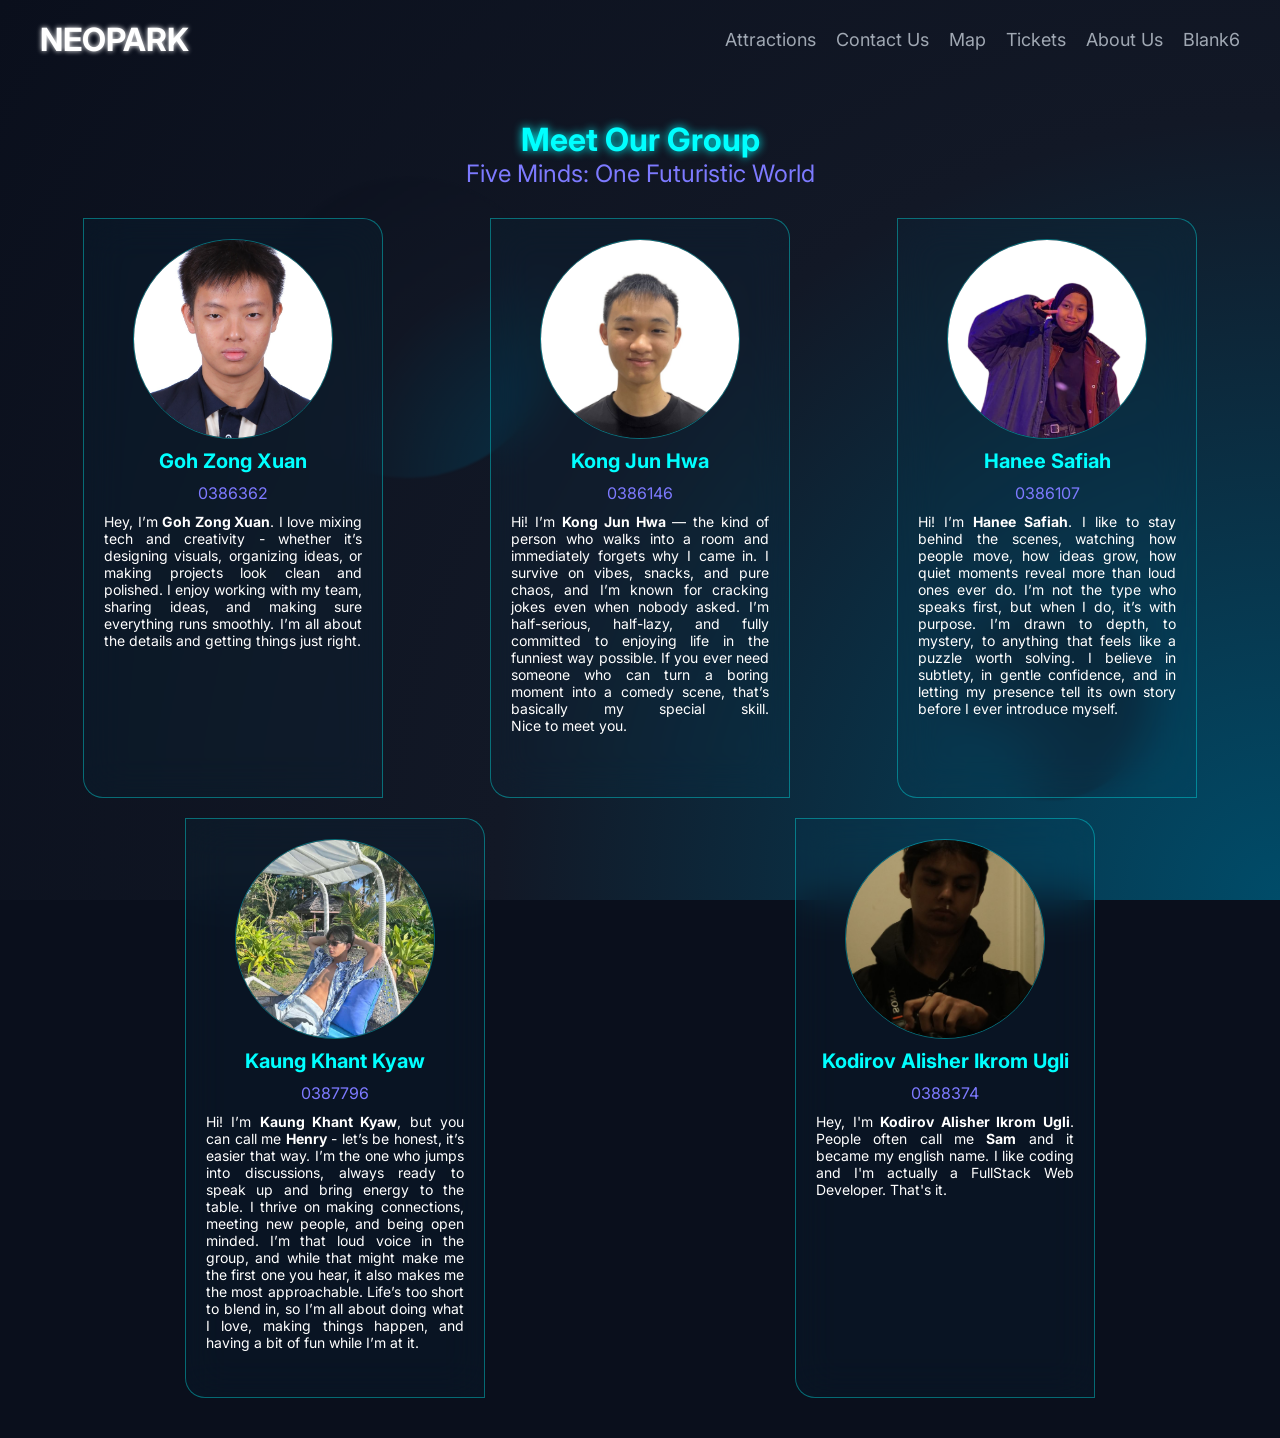
==== pages/about.html @ d470721b "about us page" ====
<!DOCTYPE html>
<html lang="en">
    <head>
        <meta charset="UTF-8" />
        <meta
            name="viewport"
            content="width=device-width, initial-scale=1.0" />
        <link
            href="https://fonts.googleapis.com/css2?family=Inter:ital,opsz,wght@0,14..32,100..900;1,14..32,100..900&display=swap"
            rel="stylesheet" />
        <link
            rel="stylesheet"
            href="../css/null.css" />
        <link
            rel="stylesheet"
            href="../css/style.css" />
        <link
            rel="stylesheet"
            href="../css/media.css" />
        <title>About Us</title>
    </head>
    <body>
        <nav>
            <div class="container nav-container">
                <div class="logo">
                    <a href="../index.html">NEOPARK</a>
                </div>
                <div class="burger">
                    <span></span>
                </div>
            </div>
            <div class="container burger-container deactive"></div>
        </nav>
        <header class="aboutus">
            <div class="hero gradient-from-left">
                <div class="container">
                    <div class="hero-ball1 gradient-from-left"></div>
                    <div class="hero-ball2 gradient-from-right"></div>
                </div>
            </div>
        </header>
        <main class="aboutus-main">
            <section>
                <div class="container">
                    <div class="title centered subtitled shiny">Meet Our Group</div>
                    <div class="subtitle centered">Five Minds: One Futuristic World</div>
                    <div class="profiles">
                        <!-- <div class="profile">
                            <div class="profile-img">
                                <img
                                    src="../imgs/gzx.jpg"
                                    alt="GZX" />
                            </div>
                            <div class="profile-name">Goh Zong Xuan</div>
                            <div class="profile-id">0386362</div>
                            <div class="profile-text">
                                Hey, I’m <span>Goh Zong Xuan</span>. I love mixing tech and creativity - whether it’s designing
                                visuals, organizing ideas, or making projects look clean and polished. I enjoy working
                                with my team, sharing ideas, and making sure everything runs smoothly. I’m all about the
                                details and getting things just right.
                            </div>
                        </div> -->
                    </div>
                </div>
            </section>
        </main>
        <script src="../js/nav.js"></script>
        <script src="../js/hero.js"></script>
        <script src="../js/profiles.js"></script>
    </body>
</html>
---- css/null.css ----
/* https://coolors.co/0a0f1c-121826-00ffff-7d7aff-a0a8b3-ffffff */
:root {
    --background: #0a0f1c;
    --backgroundsecondary: #121826;
    --primary: #00ffff;
    --border: #00ffff5e;
    --primary-muted: #004c69;
    --primary-muted2 :rgba(0, 75, 105, 0.096);
    --primarylight: #7d7aff;
    --text: #ffffff;
    --text-muted: #a0a8b3;
}

* {
    margin: 0;
    padding: 0;
    box-sizing: border-box;
    transition: 0.1s;
}

body {
    font-family: "Inter", sans-serif;
    background: var(--background);
    color: var(--text);
}
.muted {
    color: var(--text-muted);
}
.background-secondary {
    background: var(--backgroundsecondary);
}
.primary {
    color: var(--primary);
}
.primary-light {
    color: var(--primarylight);
}
.container {
    max-width: 1240px;
    margin: 0 auto;
    padding: 20px;
}

.gradient-from-left {
    background: radial-gradient(
        circle at bottom right,
        var(--primary-muted) 0%,
        var(--backgroundsecondary) 50%,
        var(--background) 100%
    );
}
.gradient-from-right {
    background: radial-gradient(
        circle at bottom left,
        var(--primary-muted) 0%,
        var(--backgroundsecondary) 50%,
        var(--background) 100%
    );
}

.nav-gradient{
    background: radial-gradient(
        circle at bottom left,
        var(--primary-muted) 0%,
        var(--backgroundsecondary) 50%,
        var(--background) 100%
    );
}

ul {
    list-style: none;
}
a {
    text-decoration: none;
    color: inherit;
    outline: none;
}
.abutton{
    display: block;
    width: fit-content;
    padding: 15px 30px;
    border: 1px solid var(--primary);
    border-radius: 20px;
    margin: 0 auto;
}
.abutton:hover{
    background: var(--primary);
    color: var(--background);
    scale: 1.1;
    box-shadow: 0 0 10px var(--primary);
}

input::-webkit-inner-spin-button,
input::-webkit-outer-spin-button {
    -webkit-appearance: none;
    margin: 0;
}
select:focus{
    outline: none;
}
---- css/style.css ----
nav .container {
    display: flex;
    justify-content: space-between;
    align-items: center;
}
.logo {
    font-size: 32px;
    font-weight: bold;
    text-shadow: 0px 0px 5px var(--text);
}
.logo:hover {
    text-shadow: 0px 0px 5px var(--primary);
}
.nav-links {
    display: flex;
    gap: 20px;
    font-size: 18px;
}
.nav-item {
    position: relative;
}
.nav-item::before {
    content: "";
    width: 0%;
    transition: 0.1s;
    height: 2px;
    position: absolute;
    bottom: 0;
    left: 50%;
    transform: translateX(-50%);
    background: var(--primarylight);
    display: block;
}
.nav-item:hover {
    color: var(--primarylight);
}
.nav-item:hover::before {
    width: 100%;
}

.hero {
    height: 80vh;
    position: relative;
}

.hero-ball1,
.hero-ball2 {
    position: absolute;
    border-radius: 50%;
    width: 200px;
    height: 200px;
    filter: blur(1px);
    opacity: 0.5;
}
.hero-ball1 {
    top: 20%;
    left: 20%;
    width: 300px;
    height: 300px;
}

.hero-ball2 {
    bottom: 10%;
    right: 10%;
}
.hero-title {
    font-size: 100px;
    text-align: center;
    color: var(--primary);
    text-shadow: 0px 0px 10px var(--primary);
}
.hero > .container {
    z-index: 1;
    display: flex;
    justify-content: center;
    align-items: center;
    flex-direction: column;
    height: 100%;
    gap: 20px;
}
.hero-subtitle {
    font-size: 40px;
}
.hero-quote {
    font-size: 30px;
    color: var(--primarylight);
    text-shadow: 0px 0px 10px var(--primarylight);
    text-align: center;
}
.scrolldown {
    display: flex;
    flex-direction: column;
    align-items: center;
    justify-content: center;
}
.scrolldown-arrow {
    width: 30px;
    animation: infinite scrolldown 1s;
}
@keyframes scrolldown {
    0% {
        transform: translateY(0px);
    }
    50% {
        transform: translateY(10px);
    }
    100% {
        transform: translateY(0px);
    }
}
.scrolldown-arrow img {
    width: 100%;
}

.title {
    font-size: 32px;
    font-weight: bold;
    margin-bottom: 10px;
    color: var(--primary);
}
.subtitle {
    font-size: 24px;
    color: var(--text-muted);
    margin-bottom: 30px;
}
section {
    padding: 20px 0;
}
section:nth-of-type(odd) {
    background: radial-gradient(
        circle at bottom left,
        var(--primary-muted) 0%,
        var(--backgroundsecondary) 50%,
        var(--background) 100%
    );
}
section:nth-of-type(even) {
    background: radial-gradient(
        circle at bottom right,
        var(--primary-muted) 0%,
        var(--backgroundsecondary) 50%,
        var(--background) 100%
    );
}

section > .container.divided {
    display: flex;
    gap: 40px;
}
.divided .right,
.divided .left {
    flex: 1;
    align-self: center;
}
.section-img {
    width: 100%;
    border-radius: 20px;
    overflow: hidden;
    aspect-ratio: 16 / 9;
}
.section-img.map {
    aspect-ratio: unset;
}

.section-img img {
    width: 100%;
    object-fit: cover;
    height: 100%;
}
.title.centered {
    text-align: center;
    margin-bottom: 40px;
}
.cards {
    display: flex;
    gap: 20px;
    flex-wrap: wrap;
}
.card {
    flex: 1;
    border-radius: 10px;
    padding: 20px;
    background: var(--backgroundsecondary);
    border: var(--border) 1px solid;
    transition: 0.2s ease-out;
}
.card:hover {
    box-shadow: 0px 0px 20px 1px var(--primary);
    scale: 1.02;
}
.card-img {
    width: 100%;
    border-radius: 10px;
    overflow: hidden;
    aspect-ratio: 16 / 9;
}
.card-img img {
    width: 100%;
    height: 100%;
    object-fit: cover;
}
.card-title {
    font-size: 24px;
    font-weight: bold;
    margin: 10px 0 0;
    color: var(--primary);
    text-align: center;
}
.card-subtitle {
    text-align: center;
    font-size: 18px;
    color: var(--primarylight);
    margin-bottom: 10px;
}
.card-description {
    font-size: 16px;
    color: var(--text-muted);
    text-align: center;
}
section > .container > p {
    padding: 10px 0;
    text-align: center;
}

footer {
    padding: 20px 0;
    text-align: center;
    color: var(--text-muted);
    background: var(--backgroundsecondary);
}
section .abutton {
    margin-top: 40px;
}
nav {
    position: fixed;
    left: 0;
    top: 0;
    z-index: 1;
    width: 100%;
    border-bottom: 1px solid transparent;
    border-bottom-left-radius: 20px;
    border-bottom-right-radius: 20px;
}
body {
    position: relative;
}
.subtitle.centered {
    text-align: center;
    color: var(--primarylight);
}
.title.centered.subtitled {
    margin-bottom: 0;
}
.burger {
    display: none;
}
.burger::before,
.burger::after {
    transition: 0.1s;
}
.burger {
    user-select: none;
}
.container.burger-container {
    display: none;
}
nav.scrolled {
    backdrop-filter: blur(30px);
    box-shadow: 0px 0px 10px var(--backgroundsecondary);
    border-bottom-left-radius: 20px;
    border-bottom-right-radius: 20px;
    border-bottom: 1px solid var(--primary);
}
nav:has(.active) {
    backdrop-filter: blur(30px);
    box-shadow: 0px 0px 10px var(--backgroundsecondary);
    border-bottom-left-radius: 20px;
    border-bottom-right-radius: 20px;
    border-bottom: 1px solid var(--primary);
}
.hero {
    padding-top: 80px;
}
.hero-home {
    height: 100dvh;
}
.contact-form {
    display: flex;
    flex-direction: column;
    gap: 20px;
    max-width: 500px;
    margin: auto;
}

.contact-form div {
    display: flex;
    flex-direction: column;
    gap: 5px;
}

.contact-form input,
.contact-form textarea {
    padding: 10px;
    border: 1px solid var(--primary);
    border-radius: 5px;
    background: var(--background);
    color: var(--text);
    font-size: 16px;
    width: 100%;
}

.contact-form input:focus,
.contact-form textarea:focus {
    outline: none;
    border-color: var(--text);
    box-shadow: 0px 0px 5px var(--text-muted);
}
.contact-form select {
    padding: 10px;
    border: 1px solid var(--primary);
    border-radius: 5px;
    background: var(--background);
    color: var(--text);
    font-size: 16px;
}
.contact-form .checkbox input {
    width: fit-content;
}
.contact-form .checkbox div {
    display: block;
}
.contact-form button {
    padding: 15px;
    border: none;
    border-radius: 10px;
    background: var(--background);
    color: var(--primary);
    border: 1px solid var(--primary);
    font-size: 18px;
    font-weight: bold;
    cursor: pointer;
    transition: 0.2s;
}
.hero-quote-timer span {
    font-weight: bold;
}
.title2 {
    padding-bottom: 5px;
    font-size: 24px;
    font-weight: bold;
    color: var(--primarylight);
}
.list {
    list-style: disc;
    padding-left: 20px;
}

.section-block {
    margin-top: 10px;
    padding: 15px;
    background: var(--backgroundsecondary);
    border-radius: 10px;
    border: 1px solid var(--border);
    background: var(--primary-muted2);
}

section {
    scroll-margin-top: 80px;
}

.ticket-img {
    aspect-ratio: unset;
    max-width: 500px;
    margin: 0 auto;
    height: fit-content;
    border-radius: 0;
}
.ticket-img img {
    width: 100%;
}

.aboutus .hero {
    height: 100dvh;
    position: fixed;
    left: 0;
    top: 0;
    width: 100%;
    z-index: -1;
}
.aboutus-main {
    padding-top: 80px;
}
.aboutus-main section {
    background: none;
}
.shiny {
    text-shadow: 0px 0px 10px var(--primary);
}

.profiles {
    display: flex;
    gap: 20px;
    flex-wrap: wrap;
}

.profile {
    backdrop-filter: blur(20px);
    padding: 20px;
    border-bottom-left-radius: 20px;
    border-top-right-radius: 20px;
    border: 1px solid var(--border);
    background: var(--primary-muted2);
    flex: 1;
    margin: auto;
    max-width: 300px;
    min-width: 300px;
    display: flex;
    flex-direction: column;
    align-items: center;
    transition: 0.5s;
    cursor: pointer;
    position: relative;
    overflow: hidden;
    transform: perspective(0px) rotateY(0deg) rotateX(0deg);
    animation-duration: 3s;
    animation-iteration-count: infinite;
    height: 580px;
    gap: 10px;
}

.profile::before {
    content: "";
    position: absolute;
    top: 150%;
    left: 50%;
    width: 150%;
    height: 50px;
    background: #fff;
    z-index: 1;
    opacity: 0.2;
    transform: rotate(30deg) translateX(-50%);
}

.profile::after {
    content: "";
    position: absolute;
    top: 150%;
    left: 50%;
    width: 150%;
    height: 10px;
    background: #fff;
    z-index: 1;
    opacity: 0.2;
    transform: rotate(30deg) translateX(-50%);
}

@keyframes rotation-before {
    0% {
        top: 140%;
    }
    50% {
        top: 5%;
    }
    100% {
        top: 140%;
    }
}
@keyframes rotation-after {
    0% {
        top: 130%;
    }
    50% {
        top: 20%;
    }
    100% {
        top: 130%;
    }
}

@keyframes rotation {
    0% {
        transform: perspective(1000px) rotateY(5deg) rotateX(5deg);
    }
    50% {
        transform: perspective(1000px) rotateY(-5deg) rotateX(-5deg);
    }
    100% {
        transform: perspective(1000px) rotateY(5deg) rotateX(5deg);
    }
}

.profile:hover {
    box-shadow: 0px 0px 30px -20px var(--primary);
    scale: 1.1;
    animation-name: rotation;
    opacity: 1 !important;
}
.profiles:has(> .profile:hover) .profile{
    opacity: 0.2;
}
.profile:hover:before{
    animation-name: rotation-before;
    animation-duration: 3s;
    animation-iteration-count: infinite;
}

.profile:hover:after{
    animation-name: rotation-after;
    animation-duration: 3s;
    animation-iteration-count: infinite;
}

.profile-img {
    width: 200px;
    height: 200px;
    border-radius: 50%;
    overflow: hidden;
    border: 1px solid var(--border);
}
.profile-img img {
    width: 100%;
    height: 100%;
    object-fit: cover;
    object-position: center center;
}

.profile-name {
    font-size: 20px;
    font-weight: bold;
    color: var(--primary);
    text-align: center;
}
.profile-id {
    font-size: 16px;
    color: var(--primarylight);
}
.profile-text {
    font-size: 14px;
    color: var(--text);
    text-align: justify;
}
.profile-text span {
    font-weight: bold;
}
---- css/media.css ----
@media (max-width: 750px) {
    .burger {
        display: block;
        position: relative;
        height: 30px;
        width: 30px;
    }

    .burger::before {
        content: "";
        width: 100%;
        border-radius: 2px;
        height: 4px;
        position: absolute;
        top: 0%;
        transform: translateY(0%) rotate(0deg);

        left: 0;
        background: var(--text);
    }
    .burger::after {
        content: "";
        width: 100%;
        border-radius: 2px;
        height: 4px;
        position: absolute;
        bottom: 0%;
        left: 0;
        transform: translateY(0%);
        background: var(--text);
    }
    .burger span {
        position: absolute;
        top: 50%;
        left: 50%;
        transform: translate(-50%, -50%);
        height: 4px;
        border-radius: 2px;
        width: 75%;
        background: var(--text);
    }
    .burger.active {
        transform: rotate(135deg);
    }
    .burger.active::before {
        top: 50%;
        transform: translateY(-50%) rotate(90deg);
    }
    .burger.active span {
        width: 0%;
    }
    .burger.active::after {
        top: 50%;
        transform: translateY(-50%);
    }
    .hero-ball1 {
        top: 20%;
        left: 20%;
        width: 100px;
        height: 100px;
    }

    .hero-ball2 {
        bottom: 5%;
        right: 10%;
        width: 150px;
        height: 150px;
    }
    .hero-subtitle {
        font-size: 30px;
    }
    .hero-title {
        font-size: 60px;
    }
    .hero-quote {
        font-size: 20px;
    }

    .scrolldown {
        font-size: 12px;
    }
    .title {
        font-size: 22px;
        text-align: center;
    }
    .subtitle {
        font-size: 18px;
        text-align: center;
    }
    p {
        font-size: 14px;
        text-align: justify;
    }
    .container.divided {
        flex-direction: column;
    }
    .card-title {
        font-size: 18px;
    }
    .card-subtitle {
        font-size: 14px;
    }
    .card-description {
        font-size: 12px;
        text-align: justify;
    }
    .card {
        min-width: 100%;
    }
    .container.burger-container {
        display: flex;
        height: 100vh;
    }
    .container.burger-container.deactive {
        height: 0;
        padding: 0px;
    }
    .nav-links {
        flex-direction: column;
        align-items: center;
        justify-content: center;
        width: 100%;
        opacity: 1;
    }
    .burger-container.deactive .nav-links{
        opacity: 0;
        z-index: -2;
    }
    footer{
        padding: 0;
        font-size: 12px;
    }
}
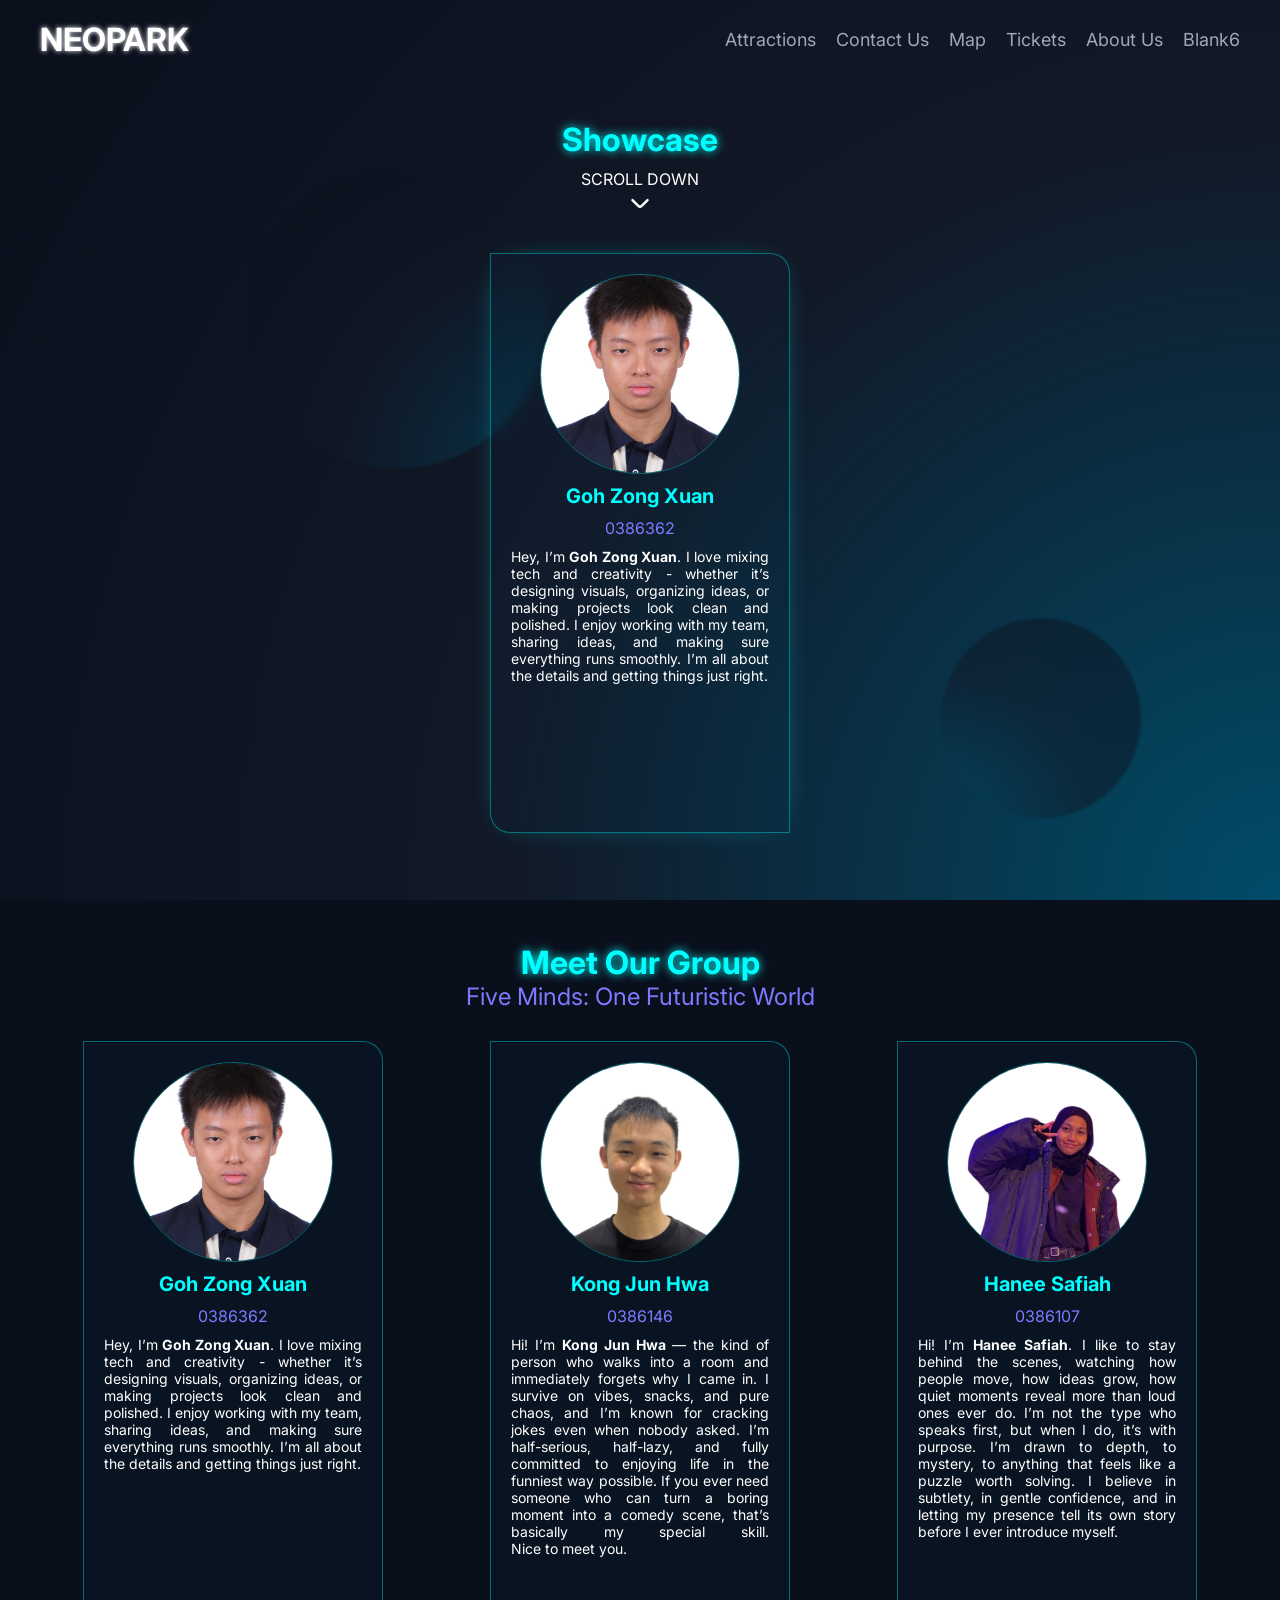
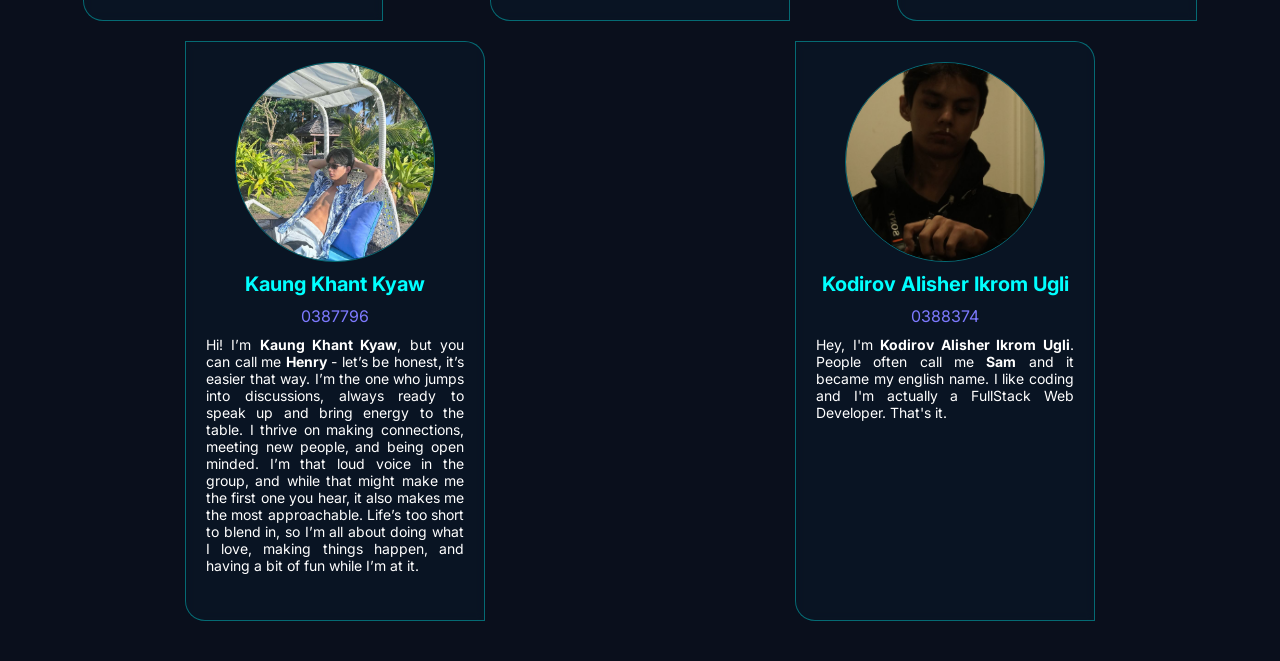
==== commit 0a8b573c: "about us showcase" ====
--- a/pages/about.html
+++ b/pages/about.html
@@ -42,6 +42,20 @@
         <main class="aboutus-main">
             <section>
                 <div class="container">
+                    <div class="title centered shiny subtitled">Showcase</div>
+                    <div class="scrolldown aboutus-scrolldown">
+                        <div class="scrolldown-text">SCROLL DOWN</div>
+                        <div class="scrolldown-arrow">
+                            <img
+                                src="../imgs/angle-small-down.svg"
+                                alt="." />
+                        </div>
+                    </div>
+                    <div class="showcase"></div>
+                </div>
+            </section>
+            <section>
+                <div class="container">
                     <div class="title centered subtitled shiny">Meet Our Group</div>
                     <div class="subtitle centered">Five Minds: One Futuristic World</div>
                     <div class="profiles">
--- a/css/style.css
+++ b/css/style.css
@@ -404,7 +404,7 @@
 }
 
 .profile {
-    backdrop-filter: blur(20px);
+    backdrop-filter: blur(5px);
     padding: 20px;
     border-bottom-left-radius: 20px;
     border-top-right-radius: 20px;
@@ -424,7 +424,8 @@
     transform: perspective(0px) rotateY(0deg) rotateX(0deg);
     animation-duration: 3s;
     animation-iteration-count: infinite;
-    height: 580px;
+    min-height: 580px;
+    max-height: 580px;
     gap: 10px;
 }
 
@@ -439,6 +440,8 @@
     z-index: 1;
     opacity: 0.2;
     transform: rotate(30deg) translateX(-50%);
+    animation-duration: 3s;
+    animation-iteration-count: infinite;
 }
 
 .profile::after {
@@ -452,6 +455,8 @@
     z-index: 1;
     opacity: 0.2;
     transform: rotate(30deg) translateX(-50%);
+    animation-duration: 3s;
+    animation-iteration-count: infinite;
 }
 
 @keyframes rotation-before {
@@ -495,19 +500,15 @@
     animation-name: rotation;
     opacity: 1 !important;
 }
-.profiles:has(> .profile:hover) .profile{
+.profiles:has(> .profile:hover) .profile {
     opacity: 0.2;
 }
-.profile:hover:before{
+.profile:hover:before {
     animation-name: rotation-before;
-    animation-duration: 3s;
-    animation-iteration-count: infinite;
-}
-
-.profile:hover:after{
+}
+
+.profile:hover:after {
     animation-name: rotation-after;
-    animation-duration: 3s;
-    animation-iteration-count: infinite;
 }
 
 .profile-img {
@@ -542,3 +543,24 @@
 .profile-text span {
     font-weight: bold;
 }
+.showcase {
+    gap: 100px;
+    padding: 30px 0;
+}
+
+.showcase .profile {
+    animation-name: rotation;
+    box-shadow: 0px 0px 30px -20px var(--primary);
+}
+.showcase .profile:hover {
+    scale: none;
+}
+.showcase .profile::before {
+    animation-name: rotation-before;
+}
+.showcase .profile::after {
+    animation-name: rotation-after;
+}
+.aboutus-scrolldown{
+    padding-top: 10px;
+}
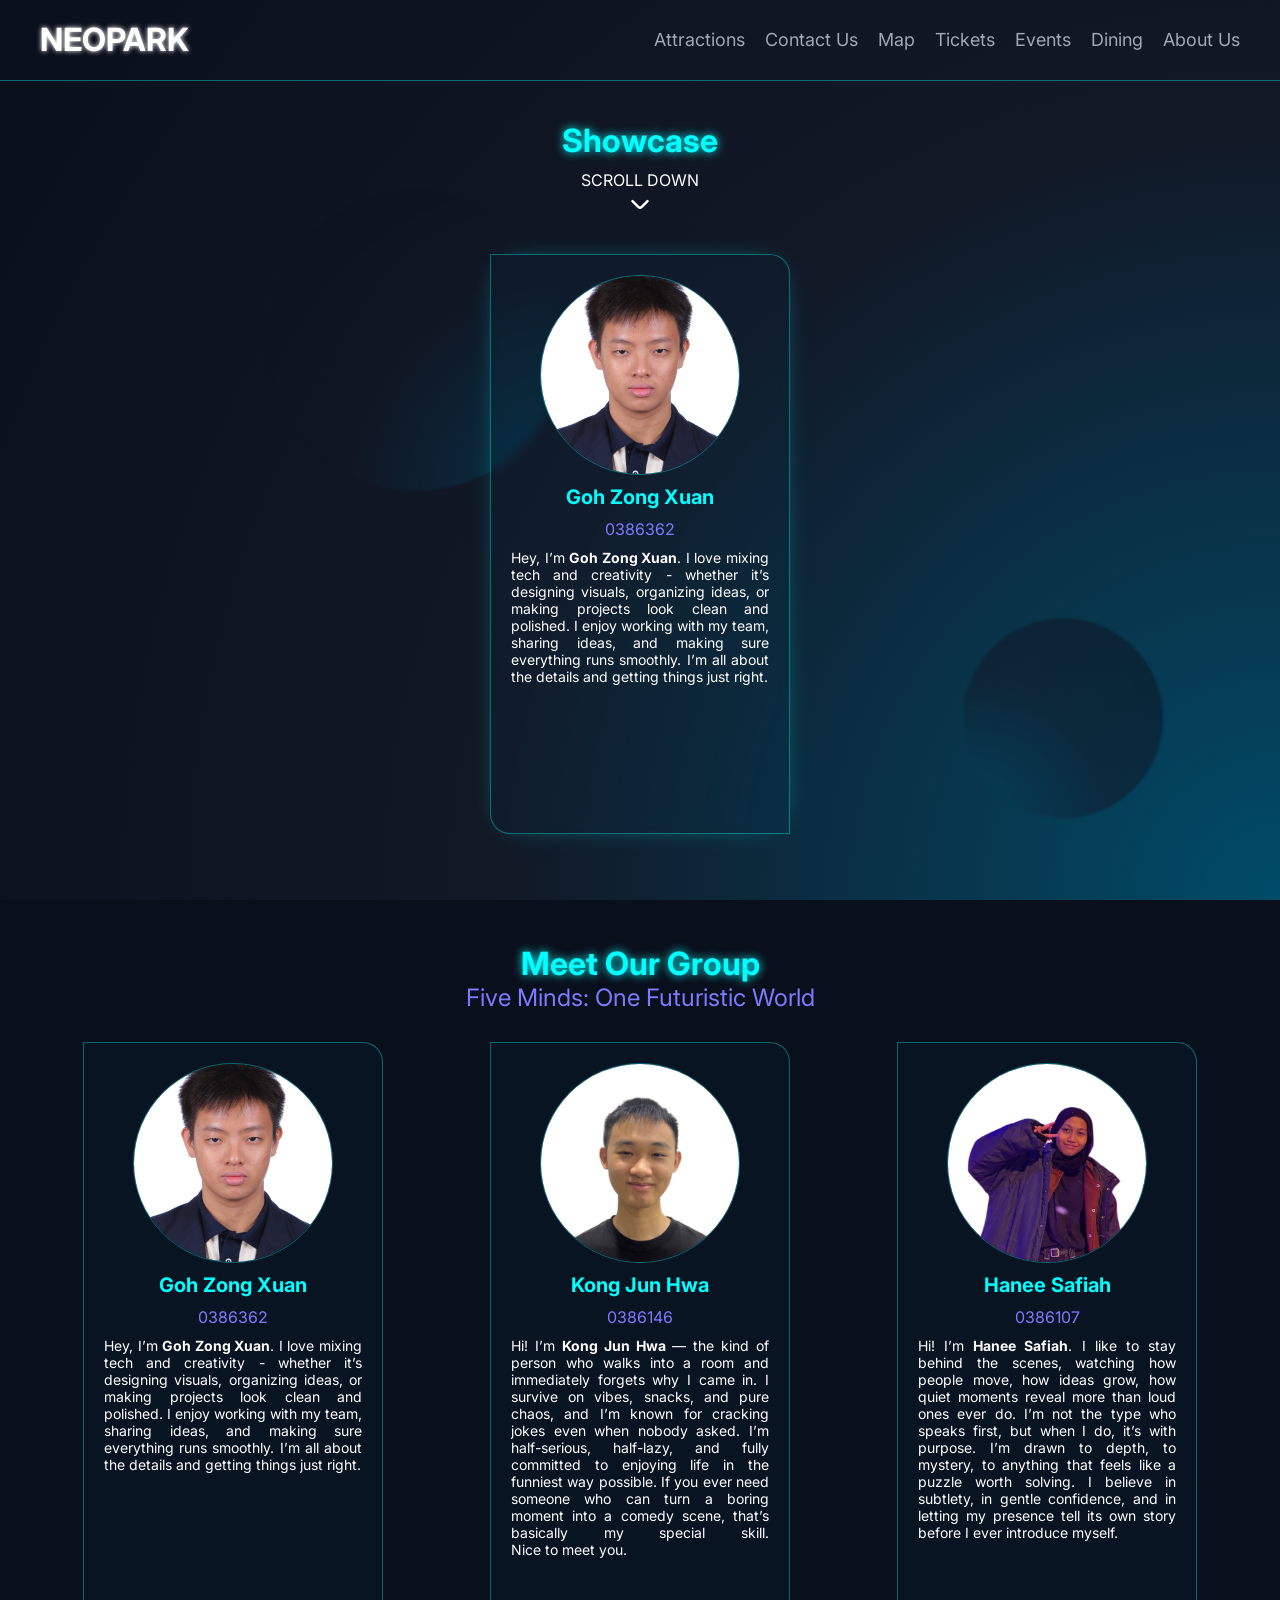
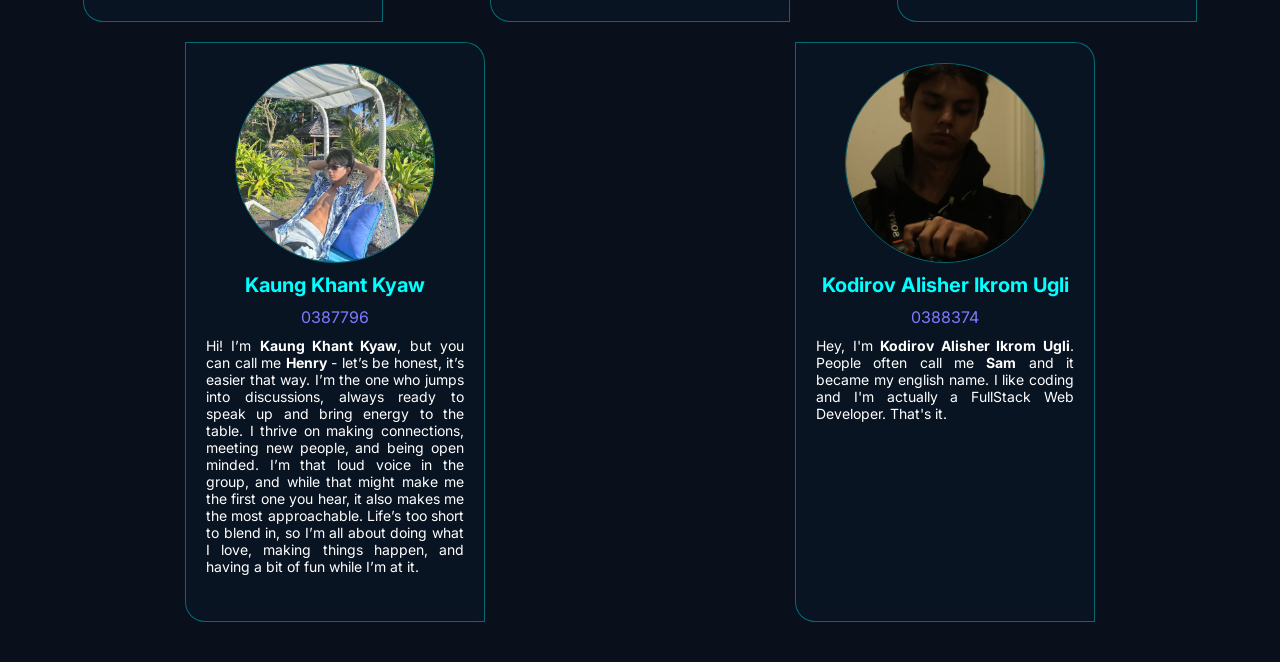
==== commit 3bf9816e: "New Design" ====
--- a/pages/about.html
+++ b/pages/about.html
@@ -40,7 +40,7 @@
             </div>
         </header>
         <main class="aboutus-main">
-            <section>
+            <section class="nobg">
                 <div class="container">
                     <div class="title centered shiny subtitled">Showcase</div>
                     <div class="scrolldown aboutus-scrolldown">
@@ -54,7 +54,7 @@
                     <div class="showcase"></div>
                 </div>
             </section>
-            <section>
+            <section class="nobg">
                 <div class="container">
                     <div class="title centered subtitled shiny">Meet Our Group</div>
                     <div class="subtitle centered">Five Minds: One Futuristic World</div>
--- a/css/style.css
+++ b/css/style.css
@@ -15,6 +15,7 @@
     display: flex;
     gap: 20px;
     font-size: 18px;
+    /* height: 100%; */
 }
 .nav-item {
     position: relative;
@@ -39,7 +40,7 @@
 }
 
 .hero {
-    height: 80vh;
+    height: 300px;
     position: relative;
 }
 
@@ -126,24 +127,20 @@
 section {
     padding: 20px 0;
 }
-section:nth-of-type(odd) {
-    background: radial-gradient(
-        circle at bottom left,
-        var(--primary-muted) 0%,
-        var(--backgroundsecondary) 50%,
-        var(--background) 100%
-    );
-}
-section:nth-of-type(even) {
-    background: radial-gradient(
-        circle at bottom right,
-        var(--primary-muted) 0%,
-        var(--backgroundsecondary) 50%,
-        var(--background) 100%
-    );
-}
-
-section > .container.divided {
+section:first-child{
+    border-top: 1px solid var(--border);
+}
+section:nth-child(even){
+    background: var(--primary-muted2);
+    backdrop-filter: blur(10px);
+}
+
+section.nobg{
+    background: none;
+    backdrop-filter: none;
+}
+
+.divided {
     display: flex;
     gap: 40px;
 }
@@ -157,9 +154,7 @@
     border-radius: 20px;
     overflow: hidden;
     aspect-ratio: 16 / 9;
-}
-.section-img.map {
-    aspect-ratio: unset;
+    background: var(--primary-muted2);
 }
 
 .section-img img {
@@ -270,6 +265,7 @@
     border-bottom-left-radius: 20px;
     border-bottom-right-radius: 20px;
     border-bottom: 1px solid var(--primary);
+    background: var(--primary-muted2);
 }
 nav:has(.active) {
     backdrop-filter: blur(30px);
@@ -277,6 +273,7 @@
     border-bottom-left-radius: 20px;
     border-bottom-right-radius: 20px;
     border-bottom: 1px solid var(--primary);
+    background: var(--primary-muted2);
 }
 .hero {
     padding-top: 80px;
@@ -494,6 +491,36 @@
     }
 }
 
+@keyframes rotation2 {
+    0% {
+        transform: perspective(1000px) rotateY(5deg) rotateX(5deg);
+        opacity: 0;
+        box-shadow: 0px 0px 30px -20px var(--primary);
+    }
+    10% {
+        opacity: 1;
+    }
+    25%{
+        box-shadow: 0px 0px 20px -5px var(--primary);
+
+    }
+    50% {
+        transform: perspective(1000px) rotateY(-5deg) rotateX(-5deg);
+        box-shadow: 0px 0px 30px -20px var(--primary);
+    }
+    75%{
+        box-shadow: 0px 0px 20px -5px var(--primary);
+    }
+    90% {
+        opacity: 1;
+    }
+    100% {
+        transform: perspective(1000px) rotateY(5deg) rotateX(5deg);
+        opacity: 0;
+        box-shadow: 0px 0px 30px -20px var(--primary);
+    }
+}
+
 .profile:hover {
     box-shadow: 0px 0px 30px -20px var(--primary);
     scale: 1.1;
@@ -549,7 +576,7 @@
 }
 
 .showcase .profile {
-    animation-name: rotation;
+    animation-name: rotation2;
     box-shadow: 0px 0px 30px -20px var(--primary);
 }
 .showcase .profile:hover {
@@ -561,6 +588,21 @@
 .showcase .profile::after {
     animation-name: rotation-after;
 }
-.aboutus-scrolldown{
+.aboutus-scrolldown {
     padding-top: 10px;
-}+}
+.ticket-container{
+    border: 1px solid var(--border);
+    border-radius: 20px;
+    background: var(--primary-muted2);
+    padding: 20px;
+}
+.ticket-container:not(:last-child){
+    margin-bottom: 20px;
+}
+.background-fixed{
+    position: fixed;
+    z-index: -1;
+    width: 100%;
+    height: 100dvh;
+}
--- a/css/media.css
+++ b/css/media.css
@@ -109,7 +109,7 @@
     }
     .container.burger-container {
         display: flex;
-        height: 100vh;
+        height: calc(100dvh - 80px);
     }
     .container.burger-container.deactive {
         height: 0;
@@ -118,8 +118,10 @@
     .nav-links {
         flex-direction: column;
         align-items: center;
-        justify-content: center;
+        justify-content: space-evenly;
         width: 100%;
+        height: 100%;
+        padding: 20px 0;
         opacity: 1;
     }
     .burger-container.deactive .nav-links{
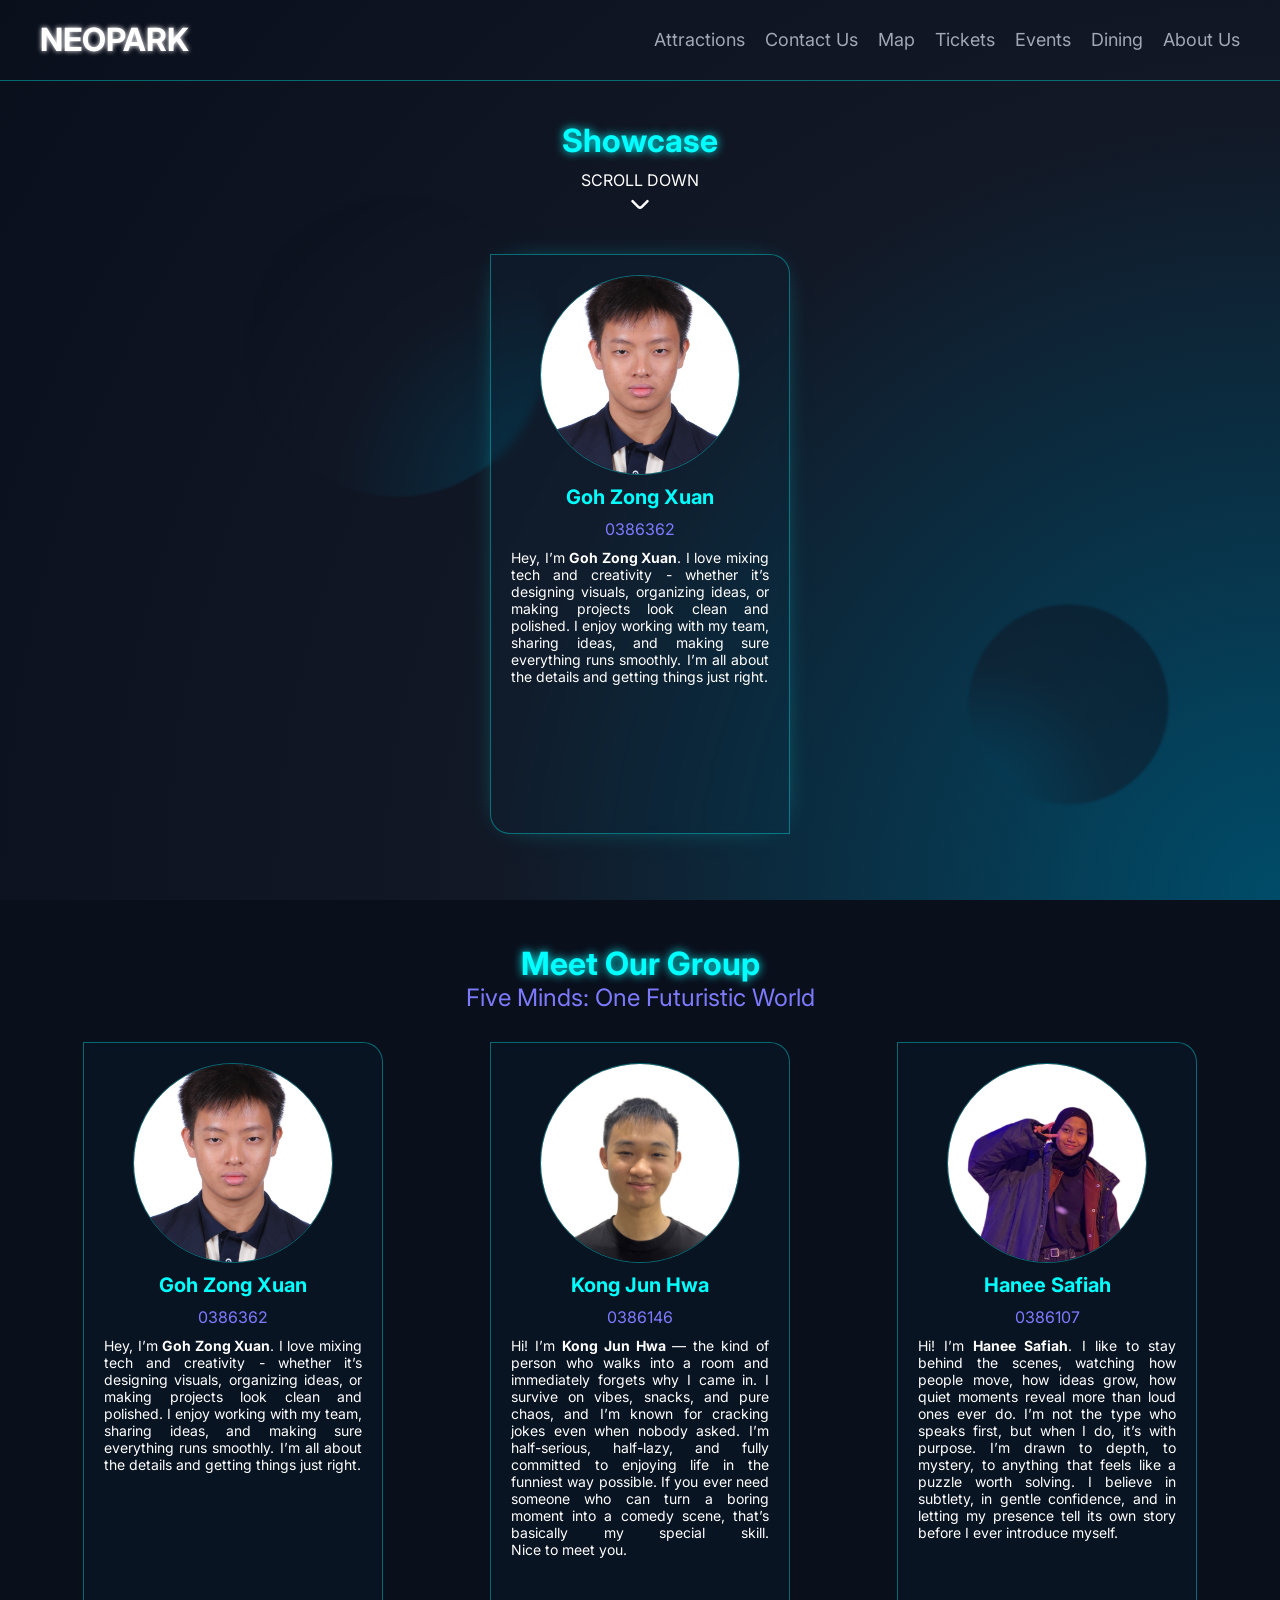
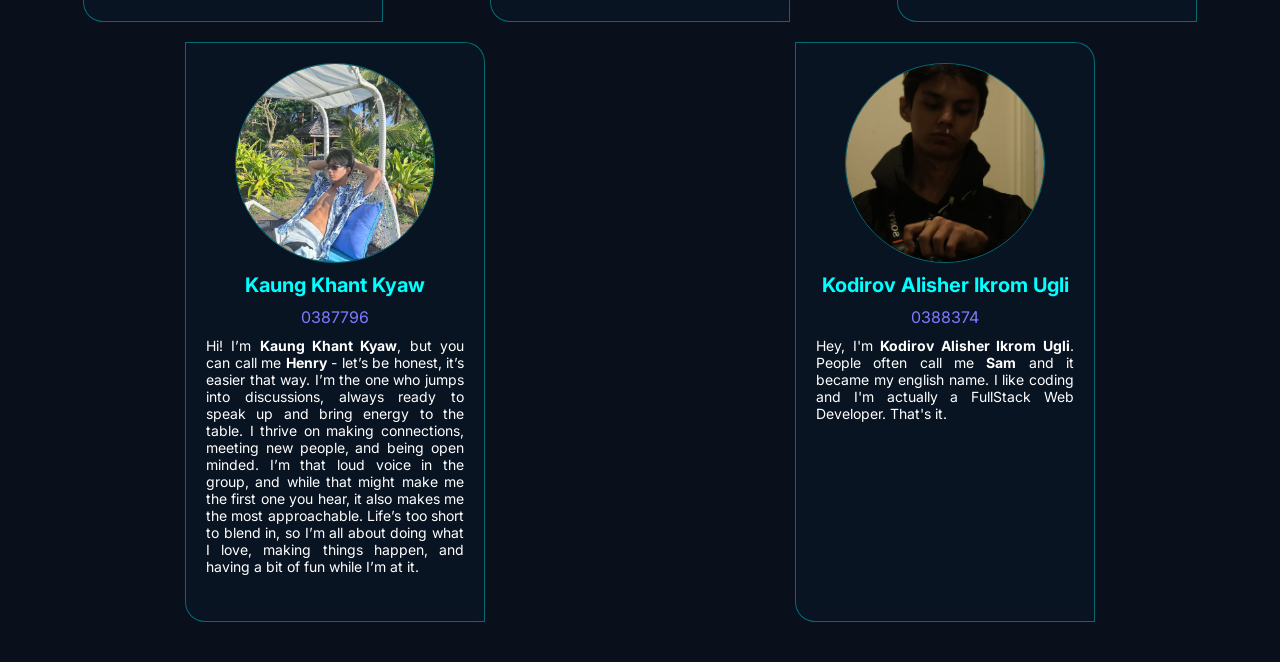
==== commit a1abb589: "favicon" ====
--- a/pages/about.html
+++ b/pages/about.html
@@ -17,6 +17,8 @@
         <link
             rel="stylesheet"
             href="../css/media.css" />
+        <link rel="shortcut icon" href="favicon.ico" type="image/x-icon">
+
         <title>About Us</title>
     </head>
     <body>
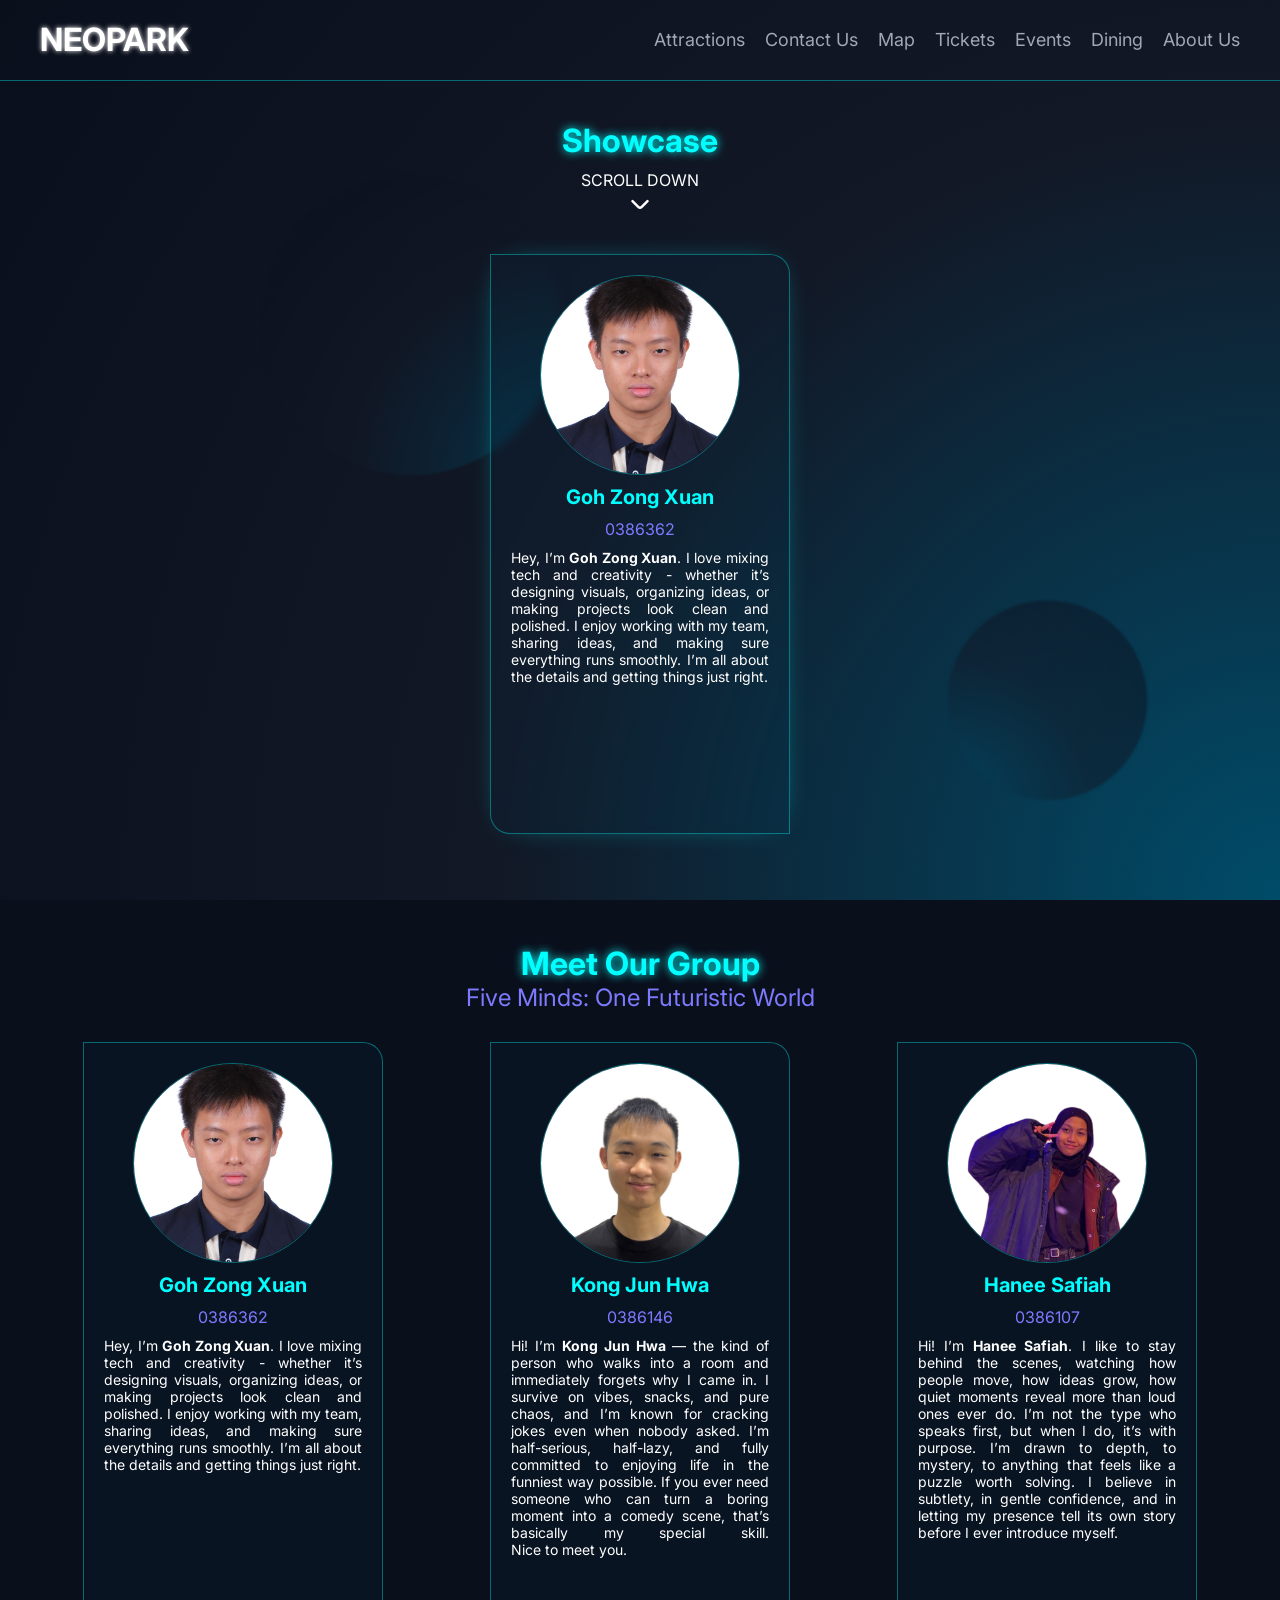
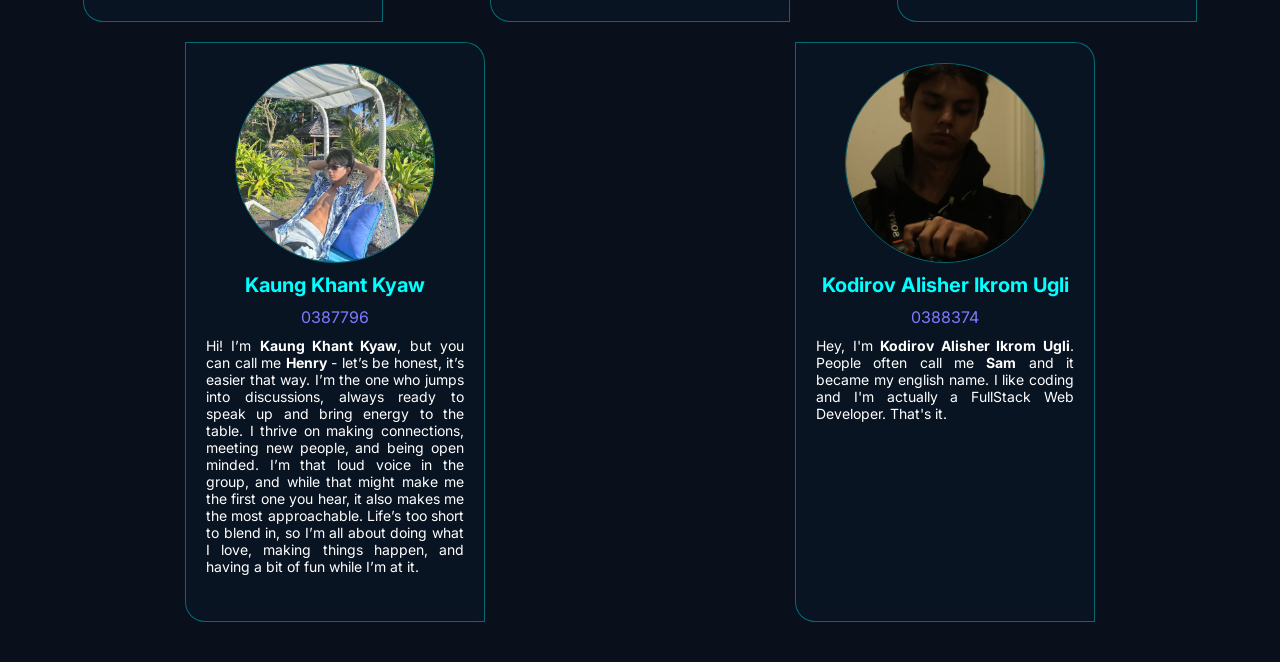
==== commit 965240e0: "formatting" ====
--- a/pages/about.html
+++ b/pages/about.html
@@ -17,7 +17,10 @@
         <link
             rel="stylesheet"
             href="../css/media.css" />
-        <link rel="shortcut icon" href="favicon.ico" type="image/x-icon">
+        <link
+            rel="shortcut icon"
+            href="favicon.ico"
+            type="image/x-icon" />
 
         <title>About Us</title>
     </head>
